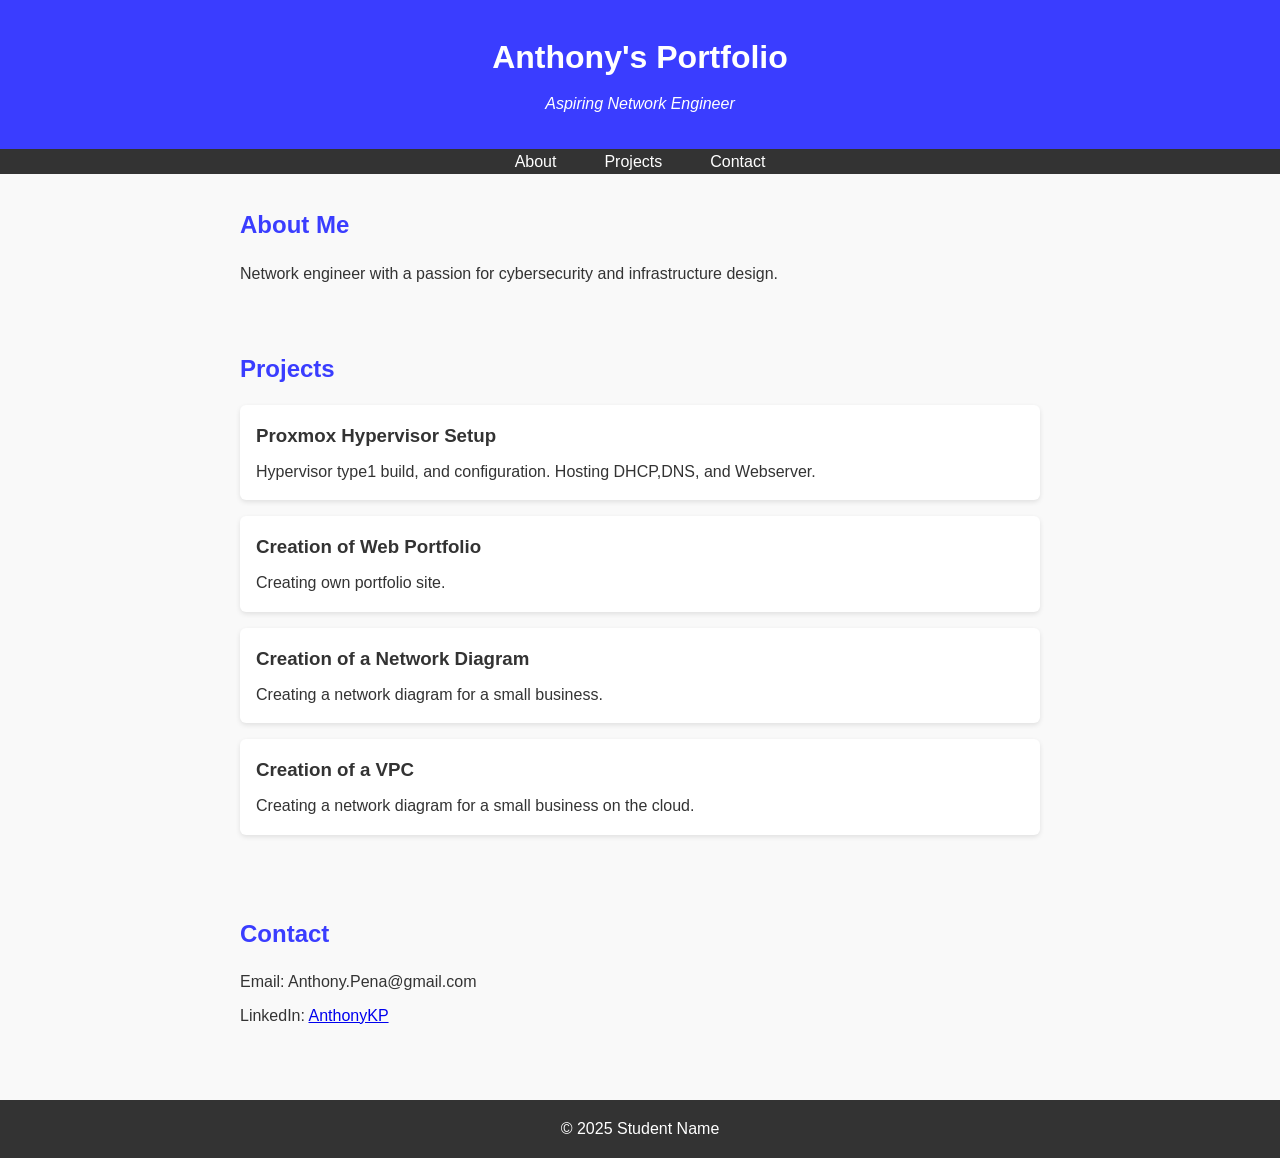
==== index.html @ 2142da91 "V0.1-Init" ====
<!DOCTYPE html>
<html lang="en">
<head>
  <meta charset="UTF-8">
  <title>Anthony's Portfolio</title>
  <link rel="stylesheet" href="styles.css">
</head>
<body>
  <!-- Header -->
  <header>
    <h1>Anthony's Portfolio</h1>
    <p>Aspiring Network Engineer</p>
  </header>

  <!-- Navigation -->
  <nav>
    <ul>
      <li><a href="#about">About</a></li>
      <li><a href="#projects">Projects</a></li>
      <li><a href="#contact">Contact</a></li>
    </ul>
  </nav>

  <!-- About Section -->
  <section id="about">
    <h2>About Me</h2>
    <p>Network engineer with a passion for cybersecurity and infrastructure design.</p>
  </section>

  <!-- Projects Section -->
  <section id="projects">
    <h2>Projects</h2>
    <article>
      <h3>Proxmox Hypervisor Setup</h3>
      <p>Hypervisor type1 build, and configuration. Hosting DHCP,DNS, and Webserver.</p>
    </article>
    <article>
      <h3>Creation of Web Portfolio</h3>
      <p>Creating own portfolio site.</p>
    </article>
    <article>
        <h3>Creation of a Network Diagram </h3>
        <p>Creating a network diagram for a small business.</p>
    </article>
    <article>
        <h3>Creation of a VPC </h3>
        <p>Creating a network diagram for a small business on the cloud.</p>
    </article>
  </section>

  <!-- Contact Section -->
  <section id="contact">
    <h2>Contact</h2>
    <p>Email: Anthony.Pena@gmail.com</p>
    <p>LinkedIn: <a href="https://www.linkedin.com">AnthonyKP</a></p>
  </section>

  <!-- Footer -->
  <footer>
    <p>&copy; 2025 Student Name</p>
  </footer>
</body>
</html>
---- styles.css ----
/* Reset some default browser styles */
body, h1, h2, h3, p, ul {
  margin: 0;
  padding: 0;
}

/* Global styles */ 
body {
  font-family: Arial, sans-serif;
  line-height: 1.6;
  background-color: #f9f9f9;
  color: #333;
}

/* Header */
header {
  background: #3a3dff;
  color: white;
  text-align: center;
  padding: 2rem 1rem;
}

header h1 {
  margin-bottom: 0.5rem;
}

header p {
  font-style: italic;
}

/* Navigation */
nav {
  background: #333;
}

nav ul {
  list-style: none;
  display: flex;
  justify-content: center;
}

nav ul li {
  margin: 0 1rem;
}

nav ul li a {
  color: white;
  text-decoration: none;
  padding: 0.5rem;
  transition: background 0.3s;
}

nav ul li a:hover {
  background: #3a3dff;
  border-radius: 4px;
}

/* Sections */
section {
  padding: 2rem;
  max-width: 800px;
  margin: auto;
}

section h2 {
  margin-bottom: 1rem;
  color: #3a3dff;
}

/* Projects */
article {
  background: white;
  padding: 1rem;
  margin-bottom: 1rem;
  border-radius: 6px;
  box-shadow: 0 2px 5px rgba(0,0,0,0.1);
}

article h3 {
  margin-bottom: 0.5rem;
}

/* Contact */
#contact p {
  margin-bottom: 0.5rem;
}

/* Footer */
footer {
  text-align: center;
  background: #333;
  color: white;
  padding: 1rem;
  margin-top: 2rem;
}
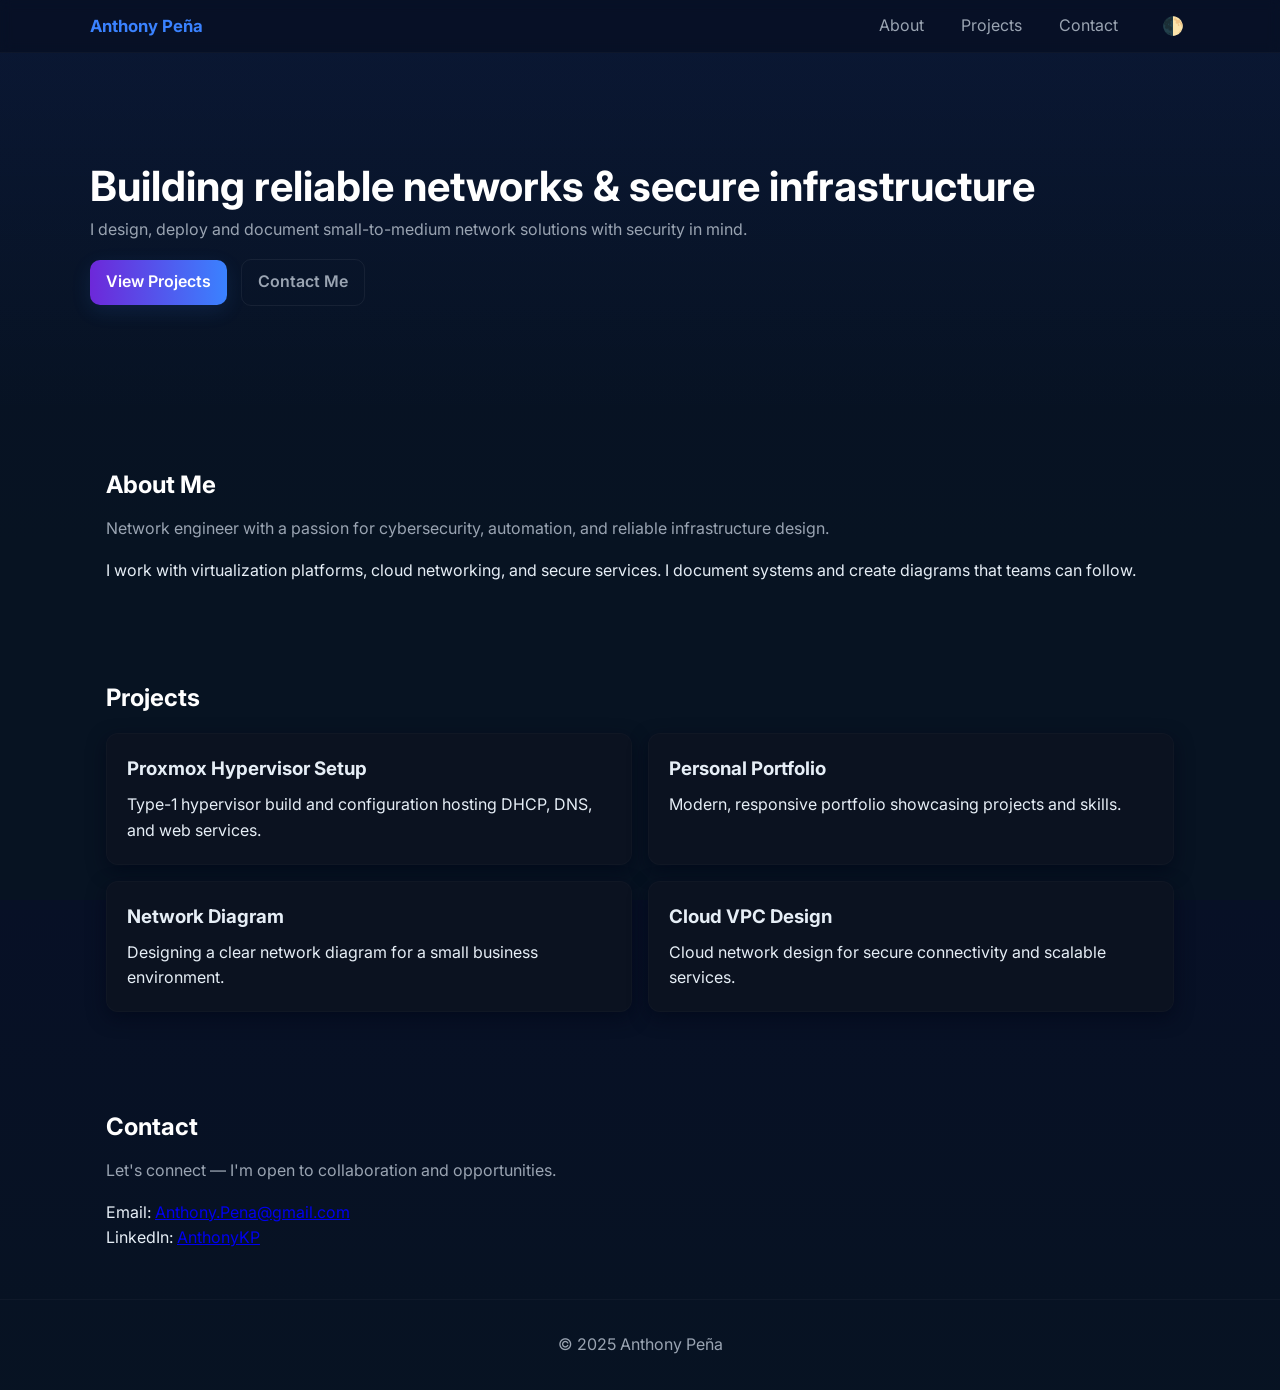
==== commit f1eda18d: "v2.0 - Now we talking" ====
--- a/index.html
+++ b/index.html
@@ -2,62 +2,89 @@
 <html lang="en">
 <head>
   <meta charset="UTF-8">
-  <title>Anthony's Portfolio</title>
+  <meta name="viewport" content="width=device-width,initial-scale=1">
+  <title>Anthony Peña — Network Engineer</title>
+  <link rel="preconnect" href="https://fonts.googleapis.com">
+  <link rel="preconnect" href="https://fonts.gstatic.com" crossorigin>
+  <link href="https://fonts.googleapis.com/css2?family=Inter:wght@300;400;600;700&display=swap" rel="stylesheet">
   <link rel="stylesheet" href="styles.css">
 </head>
 <body>
-  <!-- Header -->
-  <header>
-    <h1>Anthony's Portfolio</h1>
-    <p>Aspiring Network Engineer</p>
+  <header class="site-header">
+    <div class="container header-inner">
+      <a class="brand" href="#">Anthony Peña</a>
+      <button class="nav-toggle" aria-label="Toggle navigation" aria-expanded="false">☰</button>
+      <nav class="site-nav" id="site-nav">
+        <ul>
+          <li><a href="#about">About</a></li>
+          <li><a href="#projects">Projects</a></li>
+          <li><a href="#contact">Contact</a></li>
+        </ul>
+      </nav>
+      <button class="theme-toggle" id="theme-toggle" aria-label="Toggle theme">🌓</button>
+    </div>
   </header>
 
-  <!-- Navigation -->
-  <nav>
-    <ul>
-      <li><a href="#about">About</a></li>
-      <li><a href="#projects">Projects</a></li>
-      <li><a href="#contact">Contact</a></li>
-    </ul>
-  </nav>
+  <main>
+    <section class="hero">
+      <div class="container hero-inner">
+        <h1 class="hero-title">Building reliable networks & secure infrastructure</h1>
+        <p class="hero-sub">I design, deploy and document small-to-medium network solutions with security in mind.</p>
+        <p>
+          <a class="btn primary" href="#projects">View Projects</a>
+          <a class="btn ghost" href="#contact">Contact Me</a>
+        </p>
+      </div>
+    </section>
 
-  <!-- About Section -->
-  <section id="about">
-    <h2>About Me</h2>
-    <p>Network engineer with a passion for cybersecurity and infrastructure design.</p>
-  </section>
+    <section id="about" class="section">
+      <div class="container">
+        <h2>About Me</h2>
+        <p class="lead">Network engineer with a passion for cybersecurity, automation, and reliable infrastructure design.</p>
+        <p>I work with virtualization platforms, cloud networking, and secure services. I document systems and create diagrams that teams can follow.</p>
+      </div>
+    </section>
 
-  <!-- Projects Section -->
-  <section id="projects">
-    <h2>Projects</h2>
-    <article>
-      <h3>Proxmox Hypervisor Setup</h3>
-      <p>Hypervisor type1 build, and configuration. Hosting DHCP,DNS, and Webserver.</p>
-    </article>
-    <article>
-      <h3>Creation of Web Portfolio</h3>
-      <p>Creating own portfolio site.</p>
-    </article>
-    <article>
-        <h3>Creation of a Network Diagram </h3>
-        <p>Creating a network diagram for a small business.</p>
-    </article>
-    <article>
-        <h3>Creation of a VPC </h3>
-        <p>Creating a network diagram for a small business on the cloud.</p>
-    </article>
-  </section>
+    <section id="projects" class="section">
+      <div class="container">
+        <h2>Projects</h2>
+        <div class="grid cards">
+          <article class="card">
+            <h3>Proxmox Hypervisor Setup</h3>
+            <p>Type-1 hypervisor build and configuration hosting DHCP, DNS, and web services.</p>
+          </article>
+          <article class="card">
+            <h3>Personal Portfolio</h3>
+            <p>Modern, responsive portfolio showcasing projects and skills.</p>
+          </article>
+          <article class="card">
+            <h3>Network Diagram</h3>
+            <p>Designing a clear network diagram for a small business environment.</p>
+          </article>
+          <article class="card">
+            <h3>Cloud VPC Design</h3>
+            <p>Cloud network design for secure connectivity and scalable services.</p>
+          </article>
+        </div>
+      </div>
+    </section>
 
-  <!-- Contact Section -->
-  <section id="contact">
-    <h2>Contact</h2>
-    <p>Email: Anthony.Pena@gmail.com</p>
-    <p>LinkedIn: <a href="https://www.linkedin.com">AnthonyKP</a></p>
-  </section>
+    <section id="contact" class="section">
+      <div class="container">
+        <h2>Contact</h2>
+        <p class="lead">Let's connect — I'm open to collaboration and opportunities.</p>
+        <p>Email: <a href="mailto:Anthony.Pena@gmail.com">Anthony.Pena@gmail.com</a></p>
+        <p>LinkedIn: <a href="https://www.linkedin.com">AnthonyKP</a></p>
+      </div>
+    </section>
+  </main>
 
-  <!-- Footer -->
-  <footer>
-    <p>&copy; 2025 Student Name</p>
+  <footer class="site-footer">
+    <div class="container">
+      <p>&copy; 2025 Anthony Peña</p>
+    </div>
   </footer>
+
+  <script src="script.js" defer></script>
 </body>
 </html>
--- a/styles.css
+++ b/styles.css
@@ -1,95 +1,73 @@
-/* Reset some default browser styles */
-body, h1, h2, h3, p, ul {
-  margin: 0;
-  padding: 0;
+:root{
+  --bg: #0f1724;
+  --card: #0b1220;
+  --muted: #9aa4b2;
+  --accent: #6d28d9;
+  --accent-2: #3a82ff;
+  --glass: rgba(255,255,255,0.04);
+  --radius: 12px;
+  --container: 1100px;
+  --gap: 1.25rem;
+  color-scheme: light dark;
 }
 
-/* Global styles */ 
-body {
-  font-family: Arial, sans-serif;
-  line-height: 1.6;
-  background-color: #f9f9f9;
-  color: #333;
+*{box-sizing:border-box}
+html,body{height:100%}
+body, h1, h2, h3, p, ul {margin:0;padding:0}
+body{
+  font-family: 'Inter', system-ui, -apple-system, 'Segoe UI', Roboto, 'Helvetica Neue', Arial;
+  line-height:1.6;
+  background: linear-gradient(180deg,#071026 0%, #071322 60%);
+  color: #e6eef6;
+  -webkit-font-smoothing:antialiased;
+  -moz-osx-font-smoothing:grayscale;
 }
 
-/* Header */
-header {
-  background: #3a3dff;
-  color: white;
-  text-align: center;
-  padding: 2rem 1rem;
+.container{max-width:var(--container);margin:0 auto;padding:0 1rem}
+
+.site-header{backdrop-filter: blur(6px);background:transparent;border-bottom:1px solid rgba(255,255,255,0.03);position:sticky;top:0;z-index:40}
+.header-inner{display:flex;align-items:center;gap:var(--gap);padding:0.8rem 0}
+.brand{font-weight:700;color:var(--accent-2);text-decoration:none;font-size:1.05rem}
+
+.site-nav{margin-left:auto}
+.site-nav ul{display:flex;gap:1rem;list-style:none;align-items:center}
+.site-nav a{color:var(--muted);text-decoration:none;padding:0.45rem 0.65rem;border-radius:8px;transition:all 200ms}
+.site-nav a:hover{color:var(--accent-2);background:rgba(58,130,255,0.06)}
+
+.nav-toggle{display:none;background:transparent;border:0;color:var(--muted);font-size:1.2rem}
+.theme-toggle{background:transparent;border:0;color:var(--muted);font-size:1.1rem;margin-left:0.5rem}
+
+.hero{padding:4rem 0;background:linear-gradient(180deg,rgba(58,130,255,0.06),transparent)}
+.hero-inner{padding:3rem 0}
+.hero-title{font-size:clamp(1.6rem,3.6vw,2.6rem);line-height:1.05;margin-bottom:0.5rem;color:#fff}
+.hero-sub{color:var(--muted);margin-bottom:1rem}
+
+.btn{display:inline-block;padding:0.6rem 1rem;border-radius:10px;text-decoration:none;font-weight:600}
+.btn.primary{background:linear-gradient(90deg,var(--accent),var(--accent-2));color:white;box-shadow:0 6px 20px rgba(58,130,255,0.12)}
+.btn.ghost{background:transparent;border:1px solid rgba(255,255,255,0.06);color:var(--muted);margin-left:0.6rem}
+
+.section{padding:3rem 0}
+.section h2{color:#fff;margin-bottom:0.75rem}
+.lead{color:var(--muted);margin-bottom:1rem}
+
+.cards{display:grid;grid-template-columns:repeat(2,1fr);gap:1rem;margin-top:1rem}
+.card{background:var(--card);padding:1.25rem;border-radius:var(--radius);box-shadow:0 6px 18px rgba(2,6,23,0.6);border:1px solid rgba(255,255,255,0.02);transition:transform 220ms, box-shadow 220ms}
+.card h3{margin-bottom:0.5rem}
+.card:hover{transform:translateY(-6px);box-shadow:0 20px 40px rgba(2,6,23,0.6)}
+
+.site-footer{padding:2rem 0;text-align:center;color:var(--muted);border-top:1px solid rgba(255,255,255,0.03)}
+
+@media (max-width:800px){
+  .cards{grid-template-columns:1fr}
+  .site-nav{position:absolute;top:64px;right:1rem;background:linear-gradient(180deg,rgba(7,19,34,0.95),rgba(7,13,20,0.98));padding:0.75rem;border-radius:10px;display:none}
+  .site-nav.open{display:block}
+  .nav-toggle{display:inline-flex;margin-left:auto}
 }
 
-header h1 {
-  margin-bottom: 0.5rem;
-}
+/* reveal animation */
+.reveal{opacity:0;transform:translateY(10px);transition:opacity 420ms ease, transform 420ms ease}
+.reveal.visible{opacity:1;transform:none}
 
-header p {
-  font-style: italic;
-}
-
-/* Navigation */
-nav {
-  background: #333;
-}
-
-nav ul {
-  list-style: none;
-  display: flex;
-  justify-content: center;
-}
-
-nav ul li {
-  margin: 0 1rem;
-}
-
-nav ul li a {
-  color: white;
-  text-decoration: none;
-  padding: 0.5rem;
-  transition: background 0.3s;
-}
-
-nav ul li a:hover {
-  background: #3a3dff;
-  border-radius: 4px;
-}
-
-/* Sections */
-section {
-  padding: 2rem;
-  max-width: 800px;
-  margin: auto;
-}
-
-section h2 {
-  margin-bottom: 1rem;
-  color: #3a3dff;
-}
-
-/* Projects */
-article {
-  background: white;
-  padding: 1rem;
-  margin-bottom: 1rem;
-  border-radius: 6px;
-  box-shadow: 0 2px 5px rgba(0,0,0,0.1);
-}
-
-article h3 {
-  margin-bottom: 0.5rem;
-}
-
-/* Contact */
-#contact p {
-  margin-bottom: 0.5rem;
-}
-
-/* Footer */
-footer {
-  text-align: center;
-  background: #333;
-  color: white;
-  padding: 1rem;
-  margin-top: 2rem;
-}+/* Utility */
+.grid{display:grid}
+@media (min-width:801px){.cards{grid-template-columns:repeat(2,1fr)}}
